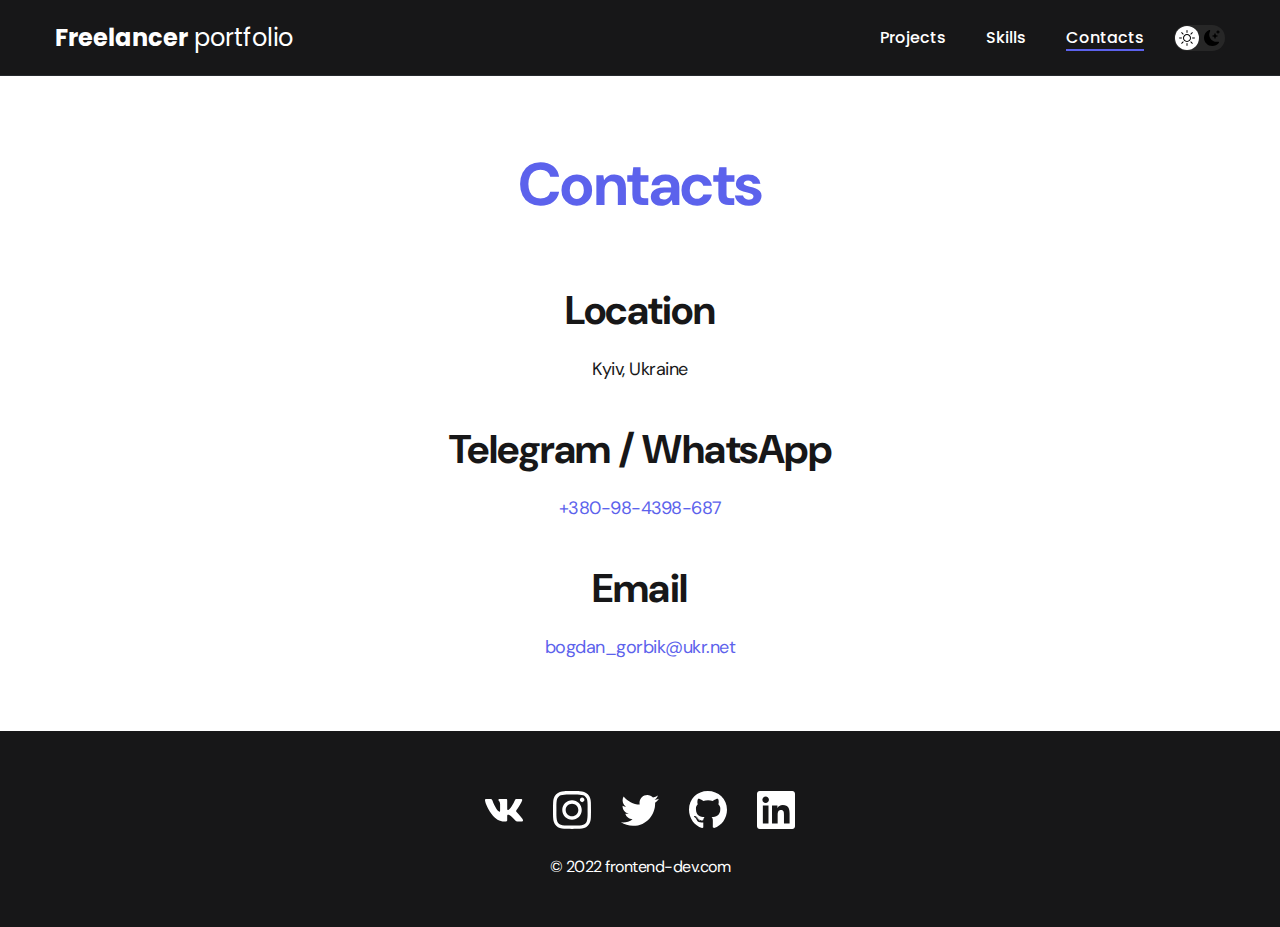
==== contacts.html @ 52c052e0 "Done" ====
<!DOCTYPE html>
<html lang="en">
<head>
    <meta charset="UTF-8">
    <meta http-equiv="X-UA-Compatible" content="IE=edge">
    <meta name="viewport" content="width=device-width, initial-scale=1.0">
    <title>Freelancer portfolio</title>
    <link rel="stylesheet" href="./css/main.css">
</head>
<body>
    <nav class="nav">
        <div class="container">
            <div class="nav-row">
                <a href="./index.html" class="logo"><strong>Freelancer</strong> portfolio</a>

                <button class="dark-mode-btn">
                    <img src="./img/icons/sun.svg" alt="Light mode" class="dark-mode-btn__icon">
                    <img src="./img/icons/moon.svg" alt="Dark mode" class="dark-mode-btn__icon">
                </button>
                
                <ul class="nav-list">
                    <li class="nav-list__item"><a href="./index.html" class="nav-list__link">Projects</a></li>
                    <li class="nav-list__item"><a href="./skills.html" class="nav-list__link">Skills</a></li>
                    <li class="nav-list__item"><a href="./contacts.html" class="nav-list__link nav-list__link--active">Contacts</a></li>
                </ul>
            </div>
        </div>
    </nav>

    <main class="section">
        <div class="container">
                <h1 class="title-1">Contacts</h1>

                <ul class="content-list">
                    <li class="content-list__item">
                        <h2 class="title-2">Location</h2>
                        <p>Kyiv, Ukraine</p>
                    </li>
                    <li class="content-list__item">
                        <h2 class="title-2">Telegram / WhatsApp</h2>
                        <p><a href="tel:+79051234567">+380-98-4398-687</a></p>
                    </li>
                    <li class="content-list__item">
                        <h2 class="title-2">Email</h2>
                        <p><a href="mailto:bogdan_gorbik@ukr.net">bogdan_gorbik@ukr.net</a></p>
                    </li>
                </ul>

        </div>
    </main>

    <footer class="footer">
        <div class="container">
            <div class="footer__wrapper">
                <ul class="social">
                    <li class="social__item"><a href="#!"><img src="./img/icons/vk.svg" alt="Link"></a></li>
                    <li class="social__item"><a href="#!"><img src="./img/icons/instagram.svg" alt="Link"></a></li>
                    <li class="social__item"><a href="#!"><img src="./img/icons/twitter.svg" alt="Link"></a></li>
                    <li class="social__item"><a href="#!"><img src="./img/icons/gitHub.svg" alt="Link"></a></li>
                    <li class="social__item"><a href="#!"><img src="./img/icons/linkedIn.svg" alt="Link"></a></li>
                </ul>
                <div class="copyright">
                    <p>© 2022 frontend-dev.com</p>
                </div>
            </div>
        </div>
    </footer>

    <script src="./js/main.js"></script>

</body>
</html>
---- css/main.css ----
@import "./reset.css";
@import url('https://fonts.googleapis.com/css2?family=DM+Sans:wght@400;500;700&family=Poppins:wght@400;500;700&display=swap');

/*
font-family: 'DM Sans', sans-serif;
font-family: 'Poppins', sans-serif;
*/

/* * {
    border: 1px solid red;
} */

:root {
    --blackpure: #000;
    --black: #171718;
    --black-border: #26292D;
    --white: #fff;
    --purple: #5C62EC;

    --text-color: var(--black);

    --dark-bg: var(--black);
    --dark-border: var(--black-border);
    --header-text: var(--white);
    --accent: var(--purple);

    /* Light mode */
    --page-bg: var(--white);
    --text-color: var(--black);

    --title-1: var(--accent);

    --project-card-bg: var(--white);
    --project-card-text: var(--black);
    --box-shadow: 0px 5px 35px rgba(0, 0, 0, 0.25);
}

.dark {
     /* Dark mode */
    --page-bg: #252526;
    --text-color: var(--white);

    --title-1: var(--white);

    --project-card-bg: var(--black);
    --project-card-text: var(--white);
    --box-shadow: 0px 5px 35px rgba(0, 0, 0, 0.8);
}

html, body {
    display: flex;
    flex-direction: column;
    min-height: 100vh;

    font-family: 'DM Sans', sans-serif;
    letter-spacing: -0.5px;

    /* Light mode */
    background-color: var(--page-bg);
    color: var(--text-color);
}

/* General */

.container {
    margin: 0 auto;
    padding: 0 15px;
    max-width: 1200px;
}

.none {
    display: none !important;
}

.section {
    padding: 70px 0;
}

.title-1 {
    margin-bottom: 60px;

    font-size: 60px;
    font-weight: 700;
    line-height: 1.3;
    color: var(--title-1);
    text-align: center;
}

.title-2 {
    margin-bottom: 20px;

    font-size: 40px;
    font-weight: 700;
    line-height: 1.3;
}

/* Nav */

.nav {
    padding: 20px 0;
    border-bottom: 1px solid var(--dark-border);
    background-color: var(--dark-bg);
    color: var(--header-text);
    letter-spacing: normal;
}

.nav-row {
    display: flex;
    justify-content: flex-end;
    align-items: center;
    column-gap: 30px;
    row-gap: 20px;
    flex-wrap: wrap;
}

.logo {
    margin-right: auto;
    color: var(--header-text);
    font-size: 24px;
    font-family: 'Poppins', sans-serif;
}

.logo strong {
    font-weight: 700;
}

.nav-list {
    display: flex;
    flex-wrap: wrap;
    row-gap: 10px;
    align-items: center;
    column-gap: 40px;
    font-size: 16px;
    font-weight: 500;
    font-family: 'Poppins', sans-serif;
}

.nav-list__link {
    color: var(--header-text);
    transition: opacity 0.2s ease-in;
}

.nav-list__link:hover {
    opacity: 0.8;
}

.nav-list__link--active {
    position: relative;
}

.nav-list__link--active::before {
    content: "";

    position: absolute;
    left: 0;
    top: 100%;

    display: block;
    height: 2px;
    width: 100%;
    background-color: var(--accent);
}

/* Dark mode btn */

.dark-mode-btn {
    order: 9;

    position: relative;
    display: flex;
    justify-content: space-between;

    width: 51px;
    height: 26px;
    padding: 5px;

    border-radius: 50px;
    background-color: #272727;
}

.dark-mode-btn::before {
    content: "";

    position: absolute;
    top: 1px;
    left: 1px;

    display: block;
    width: 24px;
    height: 24px;

    border-radius: 50%;
    background-color: var(--white);

    transition: left 0.2s ease-in;
}

.dark-mode-btn--active::before {
    left: 26px;
}

.dark-mode-btn__icon {
    position: relative;
    z-index: 9;
}

/* Header */

.header {
    padding: 40px 0;
    min-height: 695px;

    display: flex;
    justify-content: center;
    align-items: center;

    background-color: var(--dark-bg);
    background-image: url('./../img/header-bg.png');
    background-repeat: no-repeat;
    background-size: auto;
    background-position: center center;

    color: var(--header-text);
    text-align: center;
}

.header__wrapper {
    padding: 0 15px;
    max-width: 660px;
}

.header__title {
    margin-bottom: 20px;
    font-size: 40px;
    font-weight: 700;
    line-height: 1.4;
}

.header__title strong {
    font-size: 60px;
    font-weight: 700;
}

.header__title em {
    font-style: normal;
    color: var(--accent);
}

.header__text {
    margin-bottom: 40px;
    font-size: 18px;
    line-height: 1.333;
}

.header__text p + p{
    margin-top: 0.5em;
}

/* Btn */

.btn {
    display: inline-block;
    height: 48px;
    padding: 12px 28px;

    border-radius: 5px;
    background-color: var(--accent);
    color: var(--white);
    letter-spacing: 0.15px;
    font-size: 16px;
    font-weight: 500;

    transition: opacity 0.2s ease-in;
}

.btn:hover {
    opacity: 0.8;
}

.btn:active {
    position: relative;
    top: 1px;
}

/* Btn outline */

.btn-outline {
    display: flex;
    column-gap: 10px;
    align-items: center;

    height: 48px;
    padding: 12px 20px;

    border-radius: 5px;
    border: 1px solid var(--blackpure);
    background-color: var(--white);
    color: var(--blackpure);

    transition: opacity 0.2s ease-in;
}

.btn-outline:hover {
    opacity: 0.8;
}

.btn-outline:active {
    position: relative;
    top: 1px;
}

/* Projects  */

.projects {
    display: flex;
    justify-content: center;
    flex-wrap: wrap;
    column-gap: 30px;
    row-gap: 30px;
}

.project {
    max-width: 370px;
    background-color: var(--project-card-bg);
    box-shadow: var(--box-shadow);
    border-radius: 10px;
}

.project__img {
    border-radius: 10px;
}

.project__title {
    padding: 15px 20px 25px;
    font-weight: 700;
    font-size: 24px;
    line-height: 1.3;
    color: var(--project-card-text);
}

/* Project details */

.project-details {
    margin: 0 auto;
    max-width: 865px;

    display: flex;
    flex-direction: column;
    align-items: center;

    text-align: center;
}

.project-details__cover {
    max-width: 100%;
    margin-bottom: 40px;

    box-shadow: 0px 5px 35px rgba(0, 0, 0, 0.25);
    border-radius: 10px;
}

.project-details__desc {
    margin-bottom: 30px;

    font-weight: 700;
    font-size: 24px;
    line-height: 1.3;
}

/* Content list */

.content-list {
    margin: 0 auto;
    max-width: 570px;
    display: flex;
    flex-direction: column;
    align-items: center;
    row-gap: 40px;
    text-align: center;
}

.content-list a {
    color: var(--accent);
}

.content-list__item {
    font-size: 18px;
    line-height: 1.5;
}

.content-list__item p + p {
    margin-top: 0.5em;
}

/* Footer */

.footer {
    margin-top: auto;
    padding: 60px 0 50px;
    background-color: var(--dark-bg);
    color: var(--header-text);
}

.footer__wrapper {
    display: flex;
    flex-direction: column;
    align-items: center;
    row-gap: 27px;
}

.social {
    display: flex;
    column-gap: 30px;
    align-items: center;
}

.copyright {
    font-size: 16px;
}

.copyright p + p {
    margin-top: 0.5em;
}

@media (max-width: 620px) {

    /* Header  */

    .header {
        min-height: unset;
    }

    .header__title {
        font-size: 30px;
    }

    .header__title strong {
        font-size: 40px;
    }

    /* Nav */

    .nav-row {
        justify-content: space-between;
    }

    .dark-mode-btn {
        order: 0;
    }

    /* General */

    .section {
        padding: 40px 0;
    }

    .title-1 {
        margin-bottom: 30px;
        font-size: 40px;
    }

    .title-2 {
        margin-bottom: 10px;
        font-size: 30px;
    }

    /* Projects */

    .project__title {
        font-size: 22px;
    }

    /* Project page */

    .project-details__desc {
        margin-bottom: 20px;
        font-size: 22px;
    }

    /* Content List */

    .content-list {
        row-gap: 20px;
    }

    .content-list__item {
        font-size: 16px;
    }

    /* Footer */

    .footer {
        padding: 40px 0 30px;
    }

    .footer__wrapper {
        row-gap: 20px;
    }

    /* Social */

    .social {
        column-gap: 20px;
    }

    .social__item {
        width: 28px;
    }

}
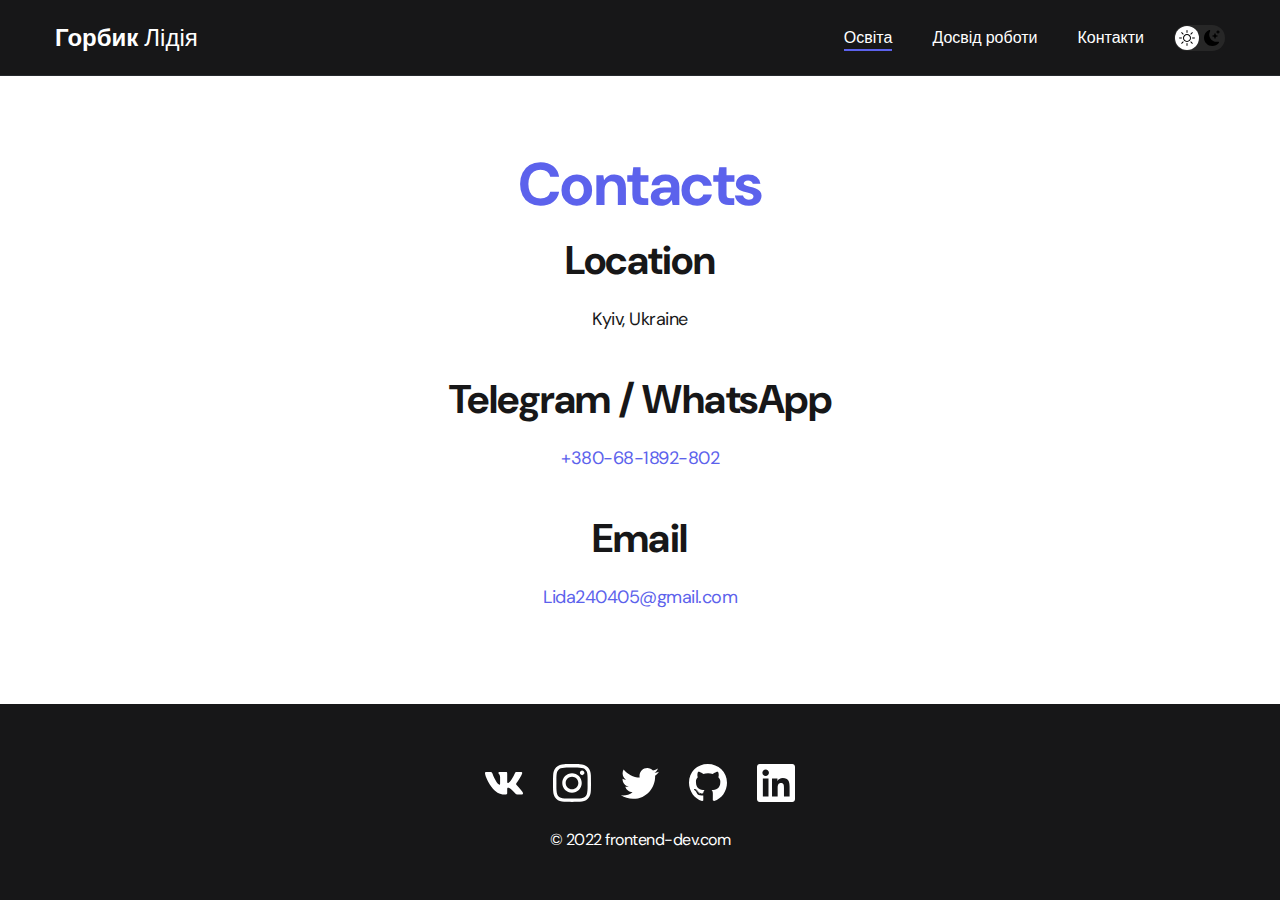
==== commit 4f040c3a: "Done" ====
--- a/contacts.html
+++ b/contacts.html
@@ -1,5 +1,6 @@
 <!DOCTYPE html>
 <html lang="en">
+
 <head>
     <meta charset="UTF-8">
     <meta http-equiv="X-UA-Compatible" content="IE=edge">
@@ -7,21 +8,28 @@
     <title>Freelancer portfolio</title>
     <link rel="stylesheet" href="./css/main.css">
 </head>
+
 <body>
     <nav class="nav">
         <div class="container">
             <div class="nav-row">
-                <a href="./index.html" class="logo"><strong>Freelancer</strong> portfolio</a>
+                <a href="./index.html" class="logo"><strong>Горбик</strong> Лідія</a>
 
                 <button class="dark-mode-btn">
-                    <img src="./img/icons/sun.svg" alt="Light mode" class="dark-mode-btn__icon">
-                    <img src="./img/icons/moon.svg" alt="Dark mode" class="dark-mode-btn__icon">
+                    <img src="./img/icons/sun.svg" alt="Light mode" class="dark-mode-btn__icon" />
+                    <img src="./img/icons/moon.svg" alt="Dark mode" class="dark-mode-btn__icon" />
                 </button>
-                
+
                 <ul class="nav-list">
-                    <li class="nav-list__item"><a href="./index.html" class="nav-list__link">Projects</a></li>
-                    <li class="nav-list__item"><a href="./skills.html" class="nav-list__link">Skills</a></li>
-                    <li class="nav-list__item"><a href="./contacts.html" class="nav-list__link nav-list__link--active">Contacts</a></li>
+                    <li class="nav-list__item">
+                        <a href="#education" class="nav-list__link nav-list__link--active">Освіта</a>
+                    </li>
+                    <li class="nav-list__item">
+                        <a href="#experience" class="nav-list__link">Досвід роботи</a>
+                    </li>
+                    <li class="nav-list__item">
+                        <a href="./contacts.html" class="nav-list__link">Контакти</a>
+                    </li>
                 </ul>
             </div>
         </div>
@@ -29,22 +37,22 @@
 
     <main class="section">
         <div class="container">
-                <h1 class="title-1">Contacts</h1>
+            <h1 class="title-1">Contacts</h1>
 
-                <ul class="content-list">
-                    <li class="content-list__item">
-                        <h2 class="title-2">Location</h2>
-                        <p>Kyiv, Ukraine</p>
-                    </li>
-                    <li class="content-list__item">
-                        <h2 class="title-2">Telegram / WhatsApp</h2>
-                        <p><a href="tel:+79051234567">+380-98-4398-687</a></p>
-                    </li>
-                    <li class="content-list__item">
-                        <h2 class="title-2">Email</h2>
-                        <p><a href="mailto:bogdan_gorbik@ukr.net">bogdan_gorbik@ukr.net</a></p>
-                    </li>
-                </ul>
+            <ul class="content-list">
+                <li class="content-list__item">
+                    <h2 class="title-2">Location</h2>
+                    <p>Kyiv, Ukraine</p>
+                </li>
+                <li class="content-list__item">
+                    <h2 class="title-2">Telegram / WhatsApp</h2>
+                    <p><a href="tel:+380681892802">+380-68-1892-802</a></p>
+                </li>
+                <li class="content-list__item">
+                    <h2 class="title-2">Email</h2>
+                    <p><a href="mailto:Lida240405@gmail.com"> Lida240405@gmail.com </a></p>
+                </li>
+            </ul>
 
         </div>
     </main>
@@ -69,4 +77,5 @@
     <script src="./js/main.js"></script>
 
 </body>
+
 </html>--- a/css/main.css
+++ b/css/main.css
@@ -1,4 +1,4 @@
-@import "./reset.css";
+@import './reset.css';
 @import url('https://fonts.googleapis.com/css2?family=DM+Sans:wght@400;500;700&family=Poppins:wght@400;500;700&display=swap');
 
 /*
@@ -11,500 +11,553 @@
 } */
 
 :root {
-    --blackpure: #000;
-    --black: #171718;
-    --black-border: #26292D;
-    --white: #fff;
-    --purple: #5C62EC;
-
-    --text-color: var(--black);
-
-    --dark-bg: var(--black);
-    --dark-border: var(--black-border);
-    --header-text: var(--white);
-    --accent: var(--purple);
-
-    /* Light mode */
-    --page-bg: var(--white);
-    --text-color: var(--black);
-
-    --title-1: var(--accent);
-
-    --project-card-bg: var(--white);
-    --project-card-text: var(--black);
-    --box-shadow: 0px 5px 35px rgba(0, 0, 0, 0.25);
+  --blackpure: #000;
+  --black: #171718;
+  --black-border: #26292d;
+  --white: #fff;
+  --purple: #5c62ec;
+
+  --text-color: var(--black);
+
+  --dark-bg: var(--black);
+  --dark-border: var(--black-border);
+  --header-text: var(--white);
+  --accent: var(--purple);
+
+  /* Light mode */
+  --page-bg: var(--white);
+  --text-color: var(--black);
+
+  --title-1: var(--accent);
+
+  --project-card-bg: var(--white);
+  --project-card-text: var(--black);
+  --box-shadow: 0px 5px 35px rgba(0, 0, 0, 0.25);
 }
 
 .dark {
-     /* Dark mode */
-    --page-bg: #252526;
-    --text-color: var(--white);
-
-    --title-1: var(--white);
-
-    --project-card-bg: var(--black);
-    --project-card-text: var(--white);
-    --box-shadow: 0px 5px 35px rgba(0, 0, 0, 0.8);
-}
-
-html, body {
-    display: flex;
-    flex-direction: column;
-    min-height: 100vh;
-
-    font-family: 'DM Sans', sans-serif;
-    letter-spacing: -0.5px;
-
-    /* Light mode */
-    background-color: var(--page-bg);
-    color: var(--text-color);
+  /* Dark mode */
+  --page-bg: #252526;
+  --text-color: var(--white);
+
+  --title-1: var(--white);
+
+  --project-card-bg: var(--black);
+  --project-card-text: var(--white);
+  --box-shadow: 0px 5px 35px rgba(0, 0, 0, 0.8);
+}
+
+html,
+body {
+  display: flex;
+  flex-direction: column;
+  min-height: 100vh;
+
+  font-family: 'DM Sans', sans-serif;
+  letter-spacing: -0.5px;
+
+  /* Light mode */
+  background-color: var(--page-bg);
+  color: var(--text-color);
 }
 
 /* General */
 
 .container {
-    margin: 0 auto;
-    padding: 0 15px;
-    max-width: 1200px;
+  margin: 0 auto;
+  padding: 0 15px;
+  max-width: 1200px;
 }
 
 .none {
-    display: none !important;
+  display: none !important;
 }
 
 .section {
-    padding: 70px 0;
+  padding: 70px 0;
 }
 
 .title-1 {
-    margin-bottom: 60px;
-
-    font-size: 60px;
-    font-weight: 700;
-    line-height: 1.3;
-    color: var(--title-1);
-    text-align: center;
+  margin-bottom: 10px;
+  font-size: 60px;
+  font-weight: 700;
+  line-height: 1.3;
+  color: var(--title-1);
+  text-align: center;
+}
+
+.education {
+  display: flex;
+  flex-direction: column;
+  justify-content: center;
+  align-items: center;
+  gap: 30px;
+}
+.education-text {
+  display: flex;
+  justify-content: center;
+  align-items: center;
+  color: #212121;
+  font-size: 25px;
+  font-style: normal;
+  font-weight: 700;
+  line-height: normal;
+  letter-spacing: 0.42px;
+  text-transform: uppercase;
+}
+.time {
+  display: flex;
+  justify-content: center;
+  align-items: center;
+  color: #757575;
+  font-size: 20px;
+  font-style: normal;
+  font-weight: 400;
+  line-height: 24px;
+  letter-spacing: 0.42px;
+}
+.education-specific {
+  color: #860e0e;
+  font-size: 20px;
+  font-style: normal;
+  font-weight: 700;
+  line-height: normal;
+  letter-spacing: 0.42px;
+  text-transform: uppercase;
+}
+
+.experiance-list {
+  display: flex;
+  flex-wrap: wrap;
+  justify-content: center;
+  align-items: center;
+  gap: 30px;
+}
+.experiance-item {
+  display: flex;
+  flex-wrap: wrap;
+  justify-content: center;
+  align-items: center;
+  gap: 40px;
 }
 
 .title-2 {
+  margin-bottom: 20px;
+
+  font-size: 40px;
+  font-weight: 700;
+  line-height: 1.3;
+}
+
+/* Nav */
+
+.nav {
+  padding: 20px 0;
+  border-bottom: 1px solid var(--dark-border);
+  background-color: var(--dark-bg);
+  color: var(--header-text);
+  letter-spacing: normal;
+}
+
+.nav-row {
+  display: flex;
+  justify-content: flex-end;
+  align-items: center;
+  column-gap: 30px;
+  row-gap: 20px;
+  flex-wrap: wrap;
+}
+
+.logo {
+  margin-right: auto;
+  color: var(--header-text);
+  font-size: 24px;
+  font-family: 'Poppins', sans-serif;
+}
+
+.logo strong {
+  font-weight: 700;
+}
+
+.nav-list {
+  display: flex;
+  flex-wrap: wrap;
+  row-gap: 10px;
+  align-items: center;
+  column-gap: 40px;
+  font-size: 16px;
+  font-weight: 500;
+  font-family: 'Poppins', sans-serif;
+}
+
+.nav-list__link {
+  color: var(--header-text);
+  transition: opacity 0.2s ease-in;
+}
+
+.nav-list__link:hover {
+  opacity: 0.8;
+}
+
+.nav-list__link--active {
+  position: relative;
+}
+
+.nav-list__link--active::before {
+  content: '';
+
+  position: absolute;
+  left: 0;
+  top: 100%;
+
+  display: block;
+  height: 2px;
+  width: 100%;
+  background-color: var(--accent);
+}
+
+/* Dark mode btn */
+
+.dark-mode-btn {
+  order: 9;
+
+  position: relative;
+  display: flex;
+  justify-content: space-between;
+
+  width: 51px;
+  height: 26px;
+  padding: 5px;
+
+  border-radius: 50px;
+  background-color: #272727;
+}
+
+.dark-mode-btn::before {
+  content: '';
+
+  position: absolute;
+  top: 1px;
+  left: 1px;
+
+  display: block;
+  width: 24px;
+  height: 24px;
+
+  border-radius: 50%;
+  background-color: var(--white);
+
+  transition: left 0.2s ease-in;
+}
+
+.dark-mode-btn--active::before {
+  left: 26px;
+}
+
+.dark-mode-btn__icon {
+  position: relative;
+  z-index: 9;
+}
+
+/* Header */
+
+.header {
+  padding: 40px 0;
+  min-height: 695px;
+
+  display: flex;
+  justify-content: center;
+  align-items: center;
+
+  background-color: var(--dark-bg);
+  background-image: url('./../img/header-bg.png');
+  background-repeat: no-repeat;
+  background-size: auto;
+  background-position: center center;
+
+  color: var(--header-text);
+  text-align: center;
+}
+
+.header__wrapper {
+  padding: 0 15px;
+  max-width: 660px;
+}
+
+.header__title {
+  margin-bottom: 20px;
+  font-size: 40px;
+  font-weight: 700;
+  line-height: 1.4;
+}
+
+.header__title strong {
+  font-size: 60px;
+  font-weight: 700;
+}
+
+.header__title em {
+  font-style: normal;
+  color: var(--accent);
+}
+
+.header__text {
+  margin-bottom: 40px;
+  font-size: 18px;
+  line-height: 1.333;
+}
+
+.header__text p + p {
+  margin-top: 0.5em;
+}
+
+/* Btn */
+
+.btn {
+  display: inline-block;
+  height: 48px;
+  padding: 12px 28px;
+
+  border-radius: 5px;
+  background-color: var(--accent);
+  color: var(--white);
+  letter-spacing: 0.15px;
+  font-size: 16px;
+  font-weight: 500;
+
+  transition: opacity 0.2s ease-in;
+}
+
+.btn:hover {
+  opacity: 0.8;
+}
+
+.btn:active {
+  position: relative;
+  top: 1px;
+}
+
+/* Btn outline */
+
+.btn-outline {
+  display: flex;
+  column-gap: 10px;
+  align-items: center;
+
+  height: 48px;
+  padding: 12px 20px;
+
+  border-radius: 5px;
+  border: 1px solid var(--blackpure);
+  background-color: var(--white);
+  color: var(--blackpure);
+
+  transition: opacity 0.2s ease-in;
+}
+
+.btn-outline:hover {
+  opacity: 0.8;
+}
+
+.btn-outline:active {
+  position: relative;
+  top: 1px;
+}
+
+/* Projects  */
+
+.projects {
+  display: flex;
+  justify-content: center;
+  flex-wrap: wrap;
+  column-gap: 30px;
+  row-gap: 30px;
+}
+
+.project {
+  max-width: 370px;
+  background-color: var(--project-card-bg);
+  box-shadow: var(--box-shadow);
+  border-radius: 10px;
+}
+
+.project__img {
+  border-radius: 10px;
+}
+
+.project__title {
+  padding: 15px 20px 25px;
+  font-weight: 700;
+  font-size: 24px;
+  line-height: 1.3;
+  color: var(--project-card-text);
+}
+
+/* Project details */
+
+.project-details {
+  margin: 0 auto;
+  max-width: 865px;
+
+  display: flex;
+  flex-direction: column;
+  align-items: center;
+
+  text-align: center;
+}
+
+.project-details__cover {
+  max-width: 100%;
+  margin-bottom: 40px;
+
+  box-shadow: 0px 5px 35px rgba(0, 0, 0, 0.25);
+  border-radius: 10px;
+}
+
+.project-details__desc {
+  margin-bottom: 30px;
+
+  font-weight: 700;
+  font-size: 24px;
+  line-height: 1.3;
+}
+
+/* Content list */
+
+.content-list {
+  margin: 0 auto;
+  max-width: 570px;
+  display: flex;
+  flex-direction: column;
+  align-items: center;
+  row-gap: 40px;
+  text-align: center;
+}
+
+.content-list a {
+  color: var(--accent);
+}
+
+.content-list__item {
+  font-size: 18px;
+  line-height: 1.5;
+}
+
+.content-list__item p + p {
+  margin-top: 0.5em;
+}
+
+/* Footer */
+
+.footer {
+  margin-top: auto;
+  padding: 60px 0 50px;
+  background-color: var(--dark-bg);
+  color: var(--header-text);
+}
+
+.footer__wrapper {
+  display: flex;
+  flex-direction: column;
+  align-items: center;
+  row-gap: 27px;
+}
+
+.social {
+  display: flex;
+  column-gap: 30px;
+  align-items: center;
+}
+
+.copyright {
+  font-size: 16px;
+}
+
+.copyright p + p {
+  margin-top: 0.5em;
+}
+
+@media (max-width: 620px) {
+  /* Header  */
+
+  .header {
+    min-height: unset;
+  }
+
+  .header__title {
+    font-size: 30px;
+  }
+
+  .header__title strong {
+    font-size: 40px;
+  }
+
+  /* Nav */
+
+  .nav-row {
+    justify-content: space-between;
+  }
+
+  .dark-mode-btn {
+    order: 0;
+  }
+
+  /* General */
+
+  .section {
+    padding: 40px 0;
+  }
+
+  .title-1 {
+    margin-bottom: 30px;
+    font-size: 40px;
+  }
+
+  .title-2 {
+    margin-bottom: 10px;
+    font-size: 30px;
+  }
+
+  /* Projects */
+
+  .project__title {
+    font-size: 22px;
+  }
+
+  /* Project page */
+
+  .project-details__desc {
     margin-bottom: 20px;
-
-    font-size: 40px;
-    font-weight: 700;
-    line-height: 1.3;
-}
-
-/* Nav */
-
-.nav {
-    padding: 20px 0;
-    border-bottom: 1px solid var(--dark-border);
-    background-color: var(--dark-bg);
-    color: var(--header-text);
-    letter-spacing: normal;
-}
-
-.nav-row {
-    display: flex;
-    justify-content: flex-end;
-    align-items: center;
-    column-gap: 30px;
+    font-size: 22px;
+  }
+
+  /* Content List */
+
+  .content-list {
     row-gap: 20px;
-    flex-wrap: wrap;
-}
-
-.logo {
-    margin-right: auto;
-    color: var(--header-text);
-    font-size: 24px;
-    font-family: 'Poppins', sans-serif;
-}
-
-.logo strong {
-    font-weight: 700;
-}
-
-.nav-list {
-    display: flex;
-    flex-wrap: wrap;
-    row-gap: 10px;
-    align-items: center;
-    column-gap: 40px;
+  }
+
+  .content-list__item {
     font-size: 16px;
-    font-weight: 500;
-    font-family: 'Poppins', sans-serif;
-}
-
-.nav-list__link {
-    color: var(--header-text);
-    transition: opacity 0.2s ease-in;
-}
-
-.nav-list__link:hover {
-    opacity: 0.8;
-}
-
-.nav-list__link--active {
-    position: relative;
-}
-
-.nav-list__link--active::before {
-    content: "";
-
-    position: absolute;
-    left: 0;
-    top: 100%;
-
-    display: block;
-    height: 2px;
-    width: 100%;
-    background-color: var(--accent);
-}
-
-/* Dark mode btn */
-
-.dark-mode-btn {
-    order: 9;
-
-    position: relative;
-    display: flex;
-    justify-content: space-between;
-
-    width: 51px;
-    height: 26px;
-    padding: 5px;
-
-    border-radius: 50px;
-    background-color: #272727;
-}
-
-.dark-mode-btn::before {
-    content: "";
-
-    position: absolute;
-    top: 1px;
-    left: 1px;
-
-    display: block;
-    width: 24px;
-    height: 24px;
-
-    border-radius: 50%;
-    background-color: var(--white);
-
-    transition: left 0.2s ease-in;
-}
-
-.dark-mode-btn--active::before {
-    left: 26px;
-}
-
-.dark-mode-btn__icon {
-    position: relative;
-    z-index: 9;
-}
-
-/* Header */
-
-.header {
-    padding: 40px 0;
-    min-height: 695px;
-
-    display: flex;
-    justify-content: center;
-    align-items: center;
-
-    background-color: var(--dark-bg);
-    background-image: url('./../img/header-bg.png');
-    background-repeat: no-repeat;
-    background-size: auto;
-    background-position: center center;
-
-    color: var(--header-text);
-    text-align: center;
-}
-
-.header__wrapper {
-    padding: 0 15px;
-    max-width: 660px;
-}
-
-.header__title {
-    margin-bottom: 20px;
-    font-size: 40px;
-    font-weight: 700;
-    line-height: 1.4;
-}
-
-.header__title strong {
-    font-size: 60px;
-    font-weight: 700;
-}
-
-.header__title em {
-    font-style: normal;
-    color: var(--accent);
-}
-
-.header__text {
-    margin-bottom: 40px;
-    font-size: 18px;
-    line-height: 1.333;
-}
-
-.header__text p + p{
-    margin-top: 0.5em;
-}
-
-/* Btn */
-
-.btn {
-    display: inline-block;
-    height: 48px;
-    padding: 12px 28px;
-
-    border-radius: 5px;
-    background-color: var(--accent);
-    color: var(--white);
-    letter-spacing: 0.15px;
-    font-size: 16px;
-    font-weight: 500;
-
-    transition: opacity 0.2s ease-in;
-}
-
-.btn:hover {
-    opacity: 0.8;
-}
-
-.btn:active {
-    position: relative;
-    top: 1px;
-}
-
-/* Btn outline */
-
-.btn-outline {
-    display: flex;
-    column-gap: 10px;
-    align-items: center;
-
-    height: 48px;
-    padding: 12px 20px;
-
-    border-radius: 5px;
-    border: 1px solid var(--blackpure);
-    background-color: var(--white);
-    color: var(--blackpure);
-
-    transition: opacity 0.2s ease-in;
-}
-
-.btn-outline:hover {
-    opacity: 0.8;
-}
-
-.btn-outline:active {
-    position: relative;
-    top: 1px;
-}
-
-/* Projects  */
-
-.projects {
-    display: flex;
-    justify-content: center;
-    flex-wrap: wrap;
-    column-gap: 30px;
-    row-gap: 30px;
-}
-
-.project {
-    max-width: 370px;
-    background-color: var(--project-card-bg);
-    box-shadow: var(--box-shadow);
-    border-radius: 10px;
-}
-
-.project__img {
-    border-radius: 10px;
-}
-
-.project__title {
-    padding: 15px 20px 25px;
-    font-weight: 700;
-    font-size: 24px;
-    line-height: 1.3;
-    color: var(--project-card-text);
-}
-
-/* Project details */
-
-.project-details {
-    margin: 0 auto;
-    max-width: 865px;
-
-    display: flex;
-    flex-direction: column;
-    align-items: center;
-
-    text-align: center;
-}
-
-.project-details__cover {
-    max-width: 100%;
-    margin-bottom: 40px;
-
-    box-shadow: 0px 5px 35px rgba(0, 0, 0, 0.25);
-    border-radius: 10px;
-}
-
-.project-details__desc {
-    margin-bottom: 30px;
-
-    font-weight: 700;
-    font-size: 24px;
-    line-height: 1.3;
-}
-
-/* Content list */
-
-.content-list {
-    margin: 0 auto;
-    max-width: 570px;
-    display: flex;
-    flex-direction: column;
-    align-items: center;
-    row-gap: 40px;
-    text-align: center;
-}
-
-.content-list a {
-    color: var(--accent);
-}
-
-.content-list__item {
-    font-size: 18px;
-    line-height: 1.5;
-}
-
-.content-list__item p + p {
-    margin-top: 0.5em;
-}
-
-/* Footer */
-
-.footer {
-    margin-top: auto;
-    padding: 60px 0 50px;
-    background-color: var(--dark-bg);
-    color: var(--header-text);
-}
-
-.footer__wrapper {
-    display: flex;
-    flex-direction: column;
-    align-items: center;
-    row-gap: 27px;
-}
-
-.social {
-    display: flex;
-    column-gap: 30px;
-    align-items: center;
-}
-
-.copyright {
-    font-size: 16px;
-}
-
-.copyright p + p {
-    margin-top: 0.5em;
-}
-
-@media (max-width: 620px) {
-
-    /* Header  */
-
-    .header {
-        min-height: unset;
-    }
-
-    .header__title {
-        font-size: 30px;
-    }
-
-    .header__title strong {
-        font-size: 40px;
-    }
-
-    /* Nav */
-
-    .nav-row {
-        justify-content: space-between;
-    }
-
-    .dark-mode-btn {
-        order: 0;
-    }
-
-    /* General */
-
-    .section {
-        padding: 40px 0;
-    }
-
-    .title-1 {
-        margin-bottom: 30px;
-        font-size: 40px;
-    }
-
-    .title-2 {
-        margin-bottom: 10px;
-        font-size: 30px;
-    }
-
-    /* Projects */
-
-    .project__title {
-        font-size: 22px;
-    }
-
-    /* Project page */
-
-    .project-details__desc {
-        margin-bottom: 20px;
-        font-size: 22px;
-    }
-
-    /* Content List */
-
-    .content-list {
-        row-gap: 20px;
-    }
-
-    .content-list__item {
-        font-size: 16px;
-    }
-
-    /* Footer */
-
-    .footer {
-        padding: 40px 0 30px;
-    }
-
-    .footer__wrapper {
-        row-gap: 20px;
-    }
-
-    /* Social */
-
-    .social {
-        column-gap: 20px;
-    }
-
-    .social__item {
-        width: 28px;
-    }
-
-}+  }
+
+  /* Footer */
+
+  .footer {
+    padding: 40px 0 30px;
+  }
+
+  .footer__wrapper {
+    row-gap: 20px;
+  }
+
+  /* Social */
+
+  .social {
+    column-gap: 20px;
+  }
+
+  .social__item {
+    width: 28px;
+  }
+}
